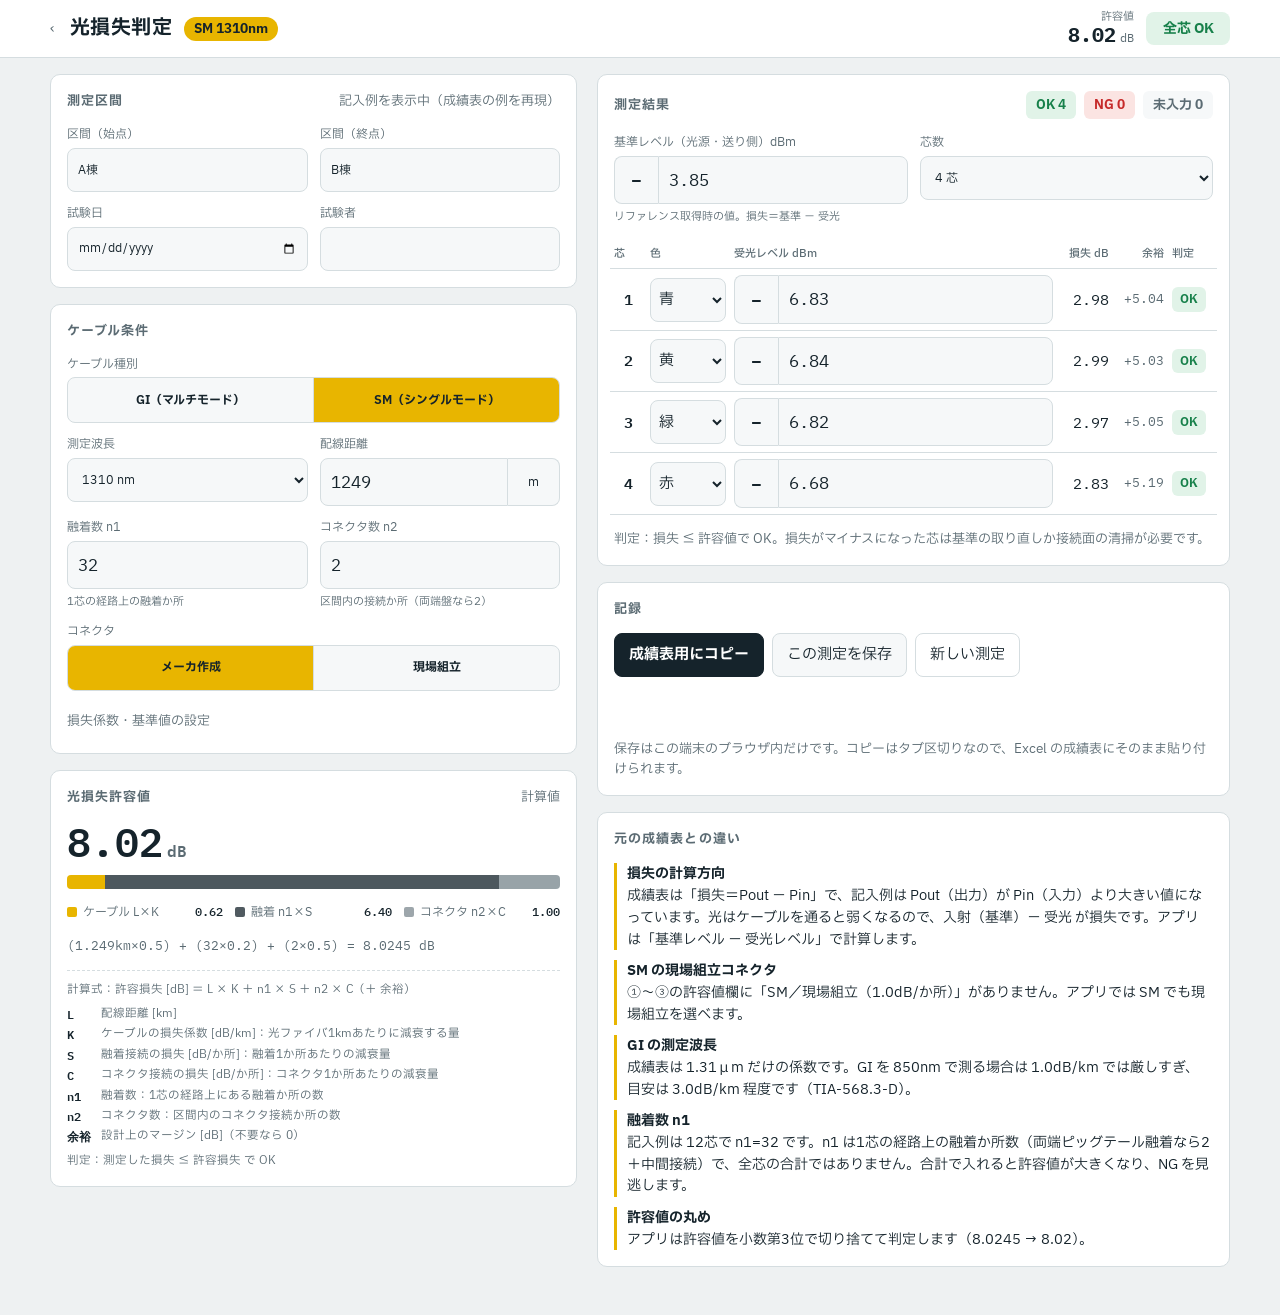
==== tools/fiber-loss/index.html @ 05300455 "Add files via upload" ====
<!doctype html>
<html lang="ja">
<head>
<meta charset="utf-8">
<meta name="viewport" content="width=device-width, initial-scale=1, viewport-fit=cover">
<meta name="app-root" content="../../">
<meta name="theme-color" content="#1f2a25">
<link rel="manifest" href="../../manifest.webmanifest">
<link rel="icon" href="../../icons/icon-192.png">
<title>光損失判定</title>
<meta name="claude:viewport-fit-sides" content="cover">
<link rel="preconnect" href="https://fonts.googleapis.com">
<link rel="preconnect" href="https://fonts.gstatic.com" crossorigin>
<link rel="stylesheet" href="https://fonts.googleapis.com/css2?family=IBM+Plex+Mono:wght@500;600&family=IBM+Plex+Sans+JP:wght@400;500;700&display=swap">
<style>
/* Layout: one narrow field column. Sticky verdict bar on top, then 条件 → 許容値 → 芯線ごとの測定 → 記録. Accent follows the jacket colour of the cable type (SM yellow / GI orange). */
:root{
  --bg:#eef1f2; --panel:#ffffff; --ink:#15232b; --muted:#5b6b73; --line:#d5dde0; --field:#f6f8f9;
  --sm:#e8b500; --gi:#e8711c; --accent:var(--sm); --on-accent:#15232b;
  --ok:#17804a; --ok-bg:#e1f3e8; --ng:#c62a2a; --ng-bg:#fbe4e2; --warn:#9a6400; --warn-bg:#fdf1d6;
  --f-body:"IBM Plex Sans JP","Hiragino Sans","Noto Sans JP",system-ui,sans-serif;
  --f-num:"IBM Plex Mono",ui-monospace,"SFMono-Regular",Menlo,monospace;
}
@media (prefers-color-scheme: dark){:root:not([data-theme="light"]){
  --bg:#0f171b; --panel:#17232a; --ink:#e3eaed; --muted:#93a4ac; --line:#2a3a42; --field:#1e2c33;
  --sm:#f0c419; --gi:#f08a3c; --on-accent:#111a1f;
  --ok:#4cc483; --ok-bg:#163527; --ng:#ff7a70; --ng-bg:#3f1d1c; --warn:#f0b54a; --warn-bg:#3a2d12; color-scheme:dark}}
:root[data-theme="dark"]{
  --bg:#0f171b; --panel:#17232a; --ink:#e3eaed; --muted:#93a4ac; --line:#2a3a42; --field:#1e2c33;
  --sm:#f0c419; --gi:#f08a3c; --on-accent:#111a1f;
  --ok:#4cc483; --ok-bg:#163527; --ng:#ff7a70; --ng-bg:#3f1d1c; --warn:#f0b54a; --warn-bg:#3a2d12; color-scheme:dark}
:root.gi{--accent:var(--gi)}
*{box-sizing:border-box}
body{background:var(--bg);color:var(--ink);font-family:var(--f-body);font-size:15px;line-height:1.55;
  padding-left:max(16px,env(safe-area-inset-left,0px));padding-right:max(16px,env(safe-area-inset-right,0px));padding-block:0 48px}
body::before{content:"";position:fixed;inset:0 0 auto;height:env(safe-area-inset-top,0px);z-index:10;background:var(--panel)}
.wrap{max-width:720px;margin:0 auto;display:flex;flex-direction:column;gap:16px}
.num{font-family:var(--f-num);font-variant-numeric:tabular-nums}
h1{font-size:20px;margin:0;font-weight:700;letter-spacing:.02em}
h2{font-size:13px;margin:0;font-weight:700;letter-spacing:.08em;color:var(--muted)}
.bar{position:sticky;top:env(safe-area-inset-top,0px);z-index:5;background:var(--panel);border-bottom:1px solid var(--line);
  margin:0 calc(-1*max(16px,env(safe-area-inset-right,0px))) 0 calc(-1*max(16px,env(safe-area-inset-left,0px)));
  padding:10px max(16px,env(safe-area-inset-right,0px)) 10px max(16px,env(safe-area-inset-left,0px))}
.bar-in{max-width:720px;margin:0 auto;display:flex;align-items:center;gap:12px;flex-wrap:wrap}
.tag{display:inline-flex;align-items:center;gap:6px;font-weight:700;font-size:13px;padding:2px 10px;border-radius:999px;background:var(--accent);color:var(--on-accent)}
.bar .allow{margin-left:auto;text-align:right;line-height:1.2}
.bar .allow small{display:block;font-size:11px;color:var(--muted)}
.bar .allow b{font-size:20px}
.verdict{font-weight:700;font-size:14px;padding:6px 12px;border-radius:8px;min-width:84px;text-align:center}
.v-ok{background:var(--ok-bg);color:var(--ok)} .v-ng{background:var(--ng-bg);color:var(--ng)} .v-none{background:var(--field);color:var(--muted)} .v-warn{background:var(--warn-bg);color:var(--warn)}
section.panel{background:var(--panel);border:1px solid var(--line);border-radius:10px;padding:16px;display:flex;flex-direction:column;gap:14px}
.head{display:flex;align-items:baseline;justify-content:space-between;gap:8px;flex-wrap:wrap}
.grid{display:grid;grid-template-columns:repeat(2,minmax(0,1fr));gap:12px}
.grid .full{grid-column:1/-1}
@media (max-width:420px){.grid.g3{grid-template-columns:1fr 1fr}}
.g3{grid-template-columns:repeat(3,minmax(0,1fr))}
label.f{display:flex;flex-direction:column;gap:4px;font-size:12px;color:var(--muted);min-width:0}
label.f .hint{font-size:11px}
input,select{font:inherit;color:var(--ink);background:var(--field);border:1px solid var(--line);border-radius:8px;padding:10px 10px;width:100%;min-width:0;min-height:44px}
input.num{font-size:17px}
input:focus-visible,select:focus-visible,button:focus-visible{outline:2px solid var(--accent);outline-offset:1px}
.unit{display:flex;gap:0;min-width:0}
.unit input{border-radius:8px 0 0 8px}
.unit button{border-radius:0 8px 8px 0;border-left:0;min-width:52px}
.seg{display:flex;border:1px solid var(--line);border-radius:8px;overflow:hidden;background:var(--field)}
.seg button{flex:1;border:0;border-radius:0;background:transparent;min-height:44px;font-weight:700}
.seg button+button{border-left:1px solid var(--line)}
.seg button[aria-pressed="true"]{background:var(--accent);color:var(--on-accent)}
button{font:inherit;color:var(--ink);background:var(--field);border:1px solid var(--line);border-radius:8px;padding:8px 14px;min-height:44px;cursor:pointer}
button.primary{background:var(--ink);color:var(--panel);border-color:var(--ink);font-weight:700}
button.ghost{background:transparent}
.formula{font-family:var(--f-num);font-size:13px;color:var(--muted);overflow-x:auto;white-space:nowrap}
.result{display:flex;align-items:flex-end;gap:12px;flex-wrap:wrap}
.result .big{font-size:40px;font-weight:600;line-height:1}
.result .big small{font-size:16px;color:var(--muted);margin-left:4px}
.stack{display:flex;height:14px;border-radius:4px;overflow:hidden;background:var(--field)}
.stack span{display:block;height:100%}
.legend{display:grid;grid-template-columns:repeat(auto-fit,minmax(140px,1fr));gap:6px 12px;font-size:12px;color:var(--muted)}
.legend div{display:flex;gap:6px;align-items:center;min-width:0}
.legend i{width:10px;height:10px;border-radius:2px;flex:none}
.legend b{color:var(--ink);margin-left:auto;font-weight:500}
.c1{background:var(--accent)} .c2{background:var(--ink);opacity:.75} .c3{background:var(--muted);opacity:.6} .c4{background:var(--line)}
details summary{cursor:pointer;font-size:13px;color:var(--muted);min-height:32px;display:flex;align-items:center}
.check{display:flex;align-items:center;gap:8px;font-size:14px}
.check input{width:22px;height:22px;min-height:0}
.lvl{display:flex;min-width:0}
.lvl button{border-radius:8px 0 0 8px;border-right:0;min-width:44px;padding:0;font-family:var(--f-num);font-size:18px;font-weight:600}
.lvl input{border-radius:0 8px 8px 0}
.lvl .u{display:none}
.tbl-wrap{overflow-x:auto;margin:0 -4px}
table{width:100%;border-collapse:collapse;min-width:440px}
th{font-size:11px;color:var(--muted);font-weight:500;text-align:left;padding:6px 4px;border-bottom:1px solid var(--line);white-space:nowrap}
td{padding:6px 4px;border-bottom:1px solid var(--line);vertical-align:middle}
td.no{font-family:var(--f-num);font-weight:600;width:36px;text-align:center}
td.col select{min-width:64px;padding:8px 4px}
td.loss,td.mg{font-family:var(--f-num);font-variant-numeric:tabular-nums;text-align:right;white-space:nowrap}
td.mg{color:var(--muted);font-size:13px}
.chip{display:inline-block;font-size:12px;font-weight:700;padding:3px 8px;border-radius:6px;white-space:nowrap}
.counts{display:flex;gap:8px;flex-wrap:wrap}
.counts .chip{font-size:13px;padding:4px 10px}
.row{display:flex;gap:8px;flex-wrap:wrap}
.toast{font-size:13px;color:var(--ok);min-height:20px}
.note{font-size:13px;color:var(--muted)}
.notes{display:flex;flex-direction:column;gap:10px;font-size:14px}
.notes div{border-left:3px solid var(--accent);padding-left:10px}
.notes b{display:block;font-size:14px}
.rec{display:flex;align-items:center;gap:8px;border-bottom:1px solid var(--line);padding:6px 0;flex-wrap:wrap}
.rec .t{flex:1;min-width:0;font-size:14px;overflow-wrap:anywhere}
.rec .t small{display:block;color:var(--muted);font-size:12px}
textarea#copyfb{width:100%;min-height:120px;font-family:var(--f-num);font-size:12px;background:var(--field);color:var(--ink);border:1px solid var(--line);border-radius:8px}
.confirm{display:flex;gap:8px;align-items:center;flex-wrap:wrap;font-size:13px}
@media (prefers-reduced-motion:no-preference){.verdict,.chip{transition:background .15s,color .15s}}
</style>

<style>
*{box-sizing:border-box}
html,body{margin:0}
[hidden]{display:none!important}
img{max-width:100%}
:root{padding-top:env(safe-area-inset-top,0px);padding-bottom:env(safe-area-inset-bottom,0px)}
.legendNote{font-size:11.5px;line-height:1.6;color:var(--muted);border-top:1px dashed var(--line);padding-top:10px}
.legendNote p{margin:0}
.legendNote dl{display:grid;grid-template-columns:auto 1fr;gap:2px 10px;margin:6px 0}
.legendNote dt{font-family:var(--f-num);font-weight:600;color:var(--ink)}
.legendNote dd{margin:0;min-width:0}
.pane{display:flex;flex-direction:column;gap:16px;min-width:0}
@media (min-width:900px){
  .wrap{max-width:1180px;display:grid;grid-template-columns:minmax(0,5fr) minmax(0,6fr);gap:20px;align-items:start}
  .bar-in{max-width:1180px}
}
.back{color:var(--muted);text-decoration:none;font-size:14px;display:inline-flex;align-items:center;min-height:36px;padding-right:4px}
.back:focus-visible{outline:2px solid var(--accent);outline-offset:2px;border-radius:6px}
</style>
</head>
<body>
<div class="bar">
  <div class="bar-in">
    <a class="back" href="../../index.html" aria-label="メニューに戻る">‹</a>
    <h1>光損失判定</h1>
    <span class="tag" id="barTag">SM 1310nm</span>
    <div class="allow"><small>許容値</small><b class="num" id="barAllow">—</b> <span class="num" style="font-size:12px;color:var(--muted)">dB</span></div>
    <div class="verdict v-none" id="barVerdict">未入力</div>
  </div>
</div>

<div class="wrap" style="margin-top:16px">
<div class="pane">

  <section class="panel" aria-labelledby="h-sec">
    <div class="head"><h2 id="h-sec">測定区間</h2><span class="note" id="sampleNote"></span></div>
    <div class="grid">
      <label class="f">区間（始点）<input id="from" placeholder="A棟"></label>
      <label class="f">区間（終点）<input id="to" placeholder="B棟"></label>
      <label class="f">試験日<input id="date" type="date"></label>
      <label class="f">試験者<input id="tester"></label>
    </div>
  </section>

  <section class="panel" aria-labelledby="h-cond">
    <h2 id="h-cond">ケーブル条件</h2>
    <div class="grid">
      <div class="f full" style="display:flex;flex-direction:column;gap:4px;font-size:12px;color:var(--muted)">ケーブル種別
        <div class="seg" role="group" aria-label="ケーブル種別">
          <button type="button" id="tGI" aria-pressed="false">GI（マルチモード）</button>
          <button type="button" id="tSM" aria-pressed="true">SM（シングルモード）</button>
        </div>
      </div>
      <label class="f">測定波長<select id="wl"></select></label>
      <label class="f">配線距離
        <span class="unit"><input id="dist" class="num" inputmode="decimal" autocomplete="off"><button type="button" id="unitBtn">m</button></span>
      </label>
      <label class="f">融着数 n1<input id="n1" class="num" inputmode="numeric" autocomplete="off"><span class="hint">1芯の経路上の融着か所</span></label>
      <label class="f">コネクタ数 n2<input id="n2" class="num" inputmode="numeric" autocomplete="off"><span class="hint">区間内の接続か所（両端盤なら2）</span></label>
      <div class="f full" style="display:flex;flex-direction:column;gap:4px;font-size:12px;color:var(--muted)">コネクタ
        <div class="seg" role="group" aria-label="コネクタ">
          <button type="button" id="cMaker" aria-pressed="true">メーカ作成</button>
          <button type="button" id="cField" aria-pressed="false">現場組立</button>
        </div>
      </div>
    </div>

    <details id="coefBox">
      <summary>損失係数・基準値の設定</summary>
      <div class="grid" style="margin-top:8px">
        <label class="f full">係数の基準
          <select id="preset">
            <option value="sheet">成績表準拠（K/S/C は納入仕様書の値）</option>
            <option value="tia">TIA-568 目安</option>
            <option value="manual">手入力</option>
          </select>
        </label>
      </div>
      <div class="grid g3" style="margin-top:12px">
        <label class="f">K dB/km<input id="K" class="num" inputmode="decimal"></label>
        <label class="f">S dB/か所<input id="S" class="num" inputmode="decimal"></label>
        <label class="f">C dB/か所<input id="C" class="num" inputmode="decimal"></label>
      </div>
      <p class="note" id="presetNote" style="margin:8px 0 0"></p>
      <div class="grid" style="margin-top:12px">
        <label class="f">設計余裕（マージン）<input id="margin" class="num" inputmode="decimal"><span class="hint">dB。不要なら 0</span></label>
        <div class="f" style="display:flex;flex-direction:column;gap:6px;font-size:12px;color:var(--muted)">基準値を直接指定
          <label class="check"><input type="checkbox" id="fixedOn"> 仕様書の値を使う</label>
          <input id="fixed" class="num" inputmode="decimal" placeholder="dB" aria-label="基準値 dB">
        </div>
      </div>
    </details>
  </section>

  <section class="panel" aria-labelledby="h-allow">
    <div class="head"><h2 id="h-allow">光損失許容値</h2><span class="note" id="allowSrc"></span></div>
    <div class="result"><div class="big num" id="allowBig">—<small>dB</small></div></div>
    <div class="stack" id="stack" aria-hidden="true"></div>
    <div class="legend" id="legend"></div>
    <div class="formula" id="formula"></div>
    <div class="legendNote">
      <p>計算式：許容損失 [dB] ＝ L × K ＋ n1 × S ＋ n2 × C（＋ 余裕）</p>
      <dl>
        <dt>L</dt><dd>配線距離 [km]</dd>
        <dt>K</dt><dd>ケーブルの損失係数 [dB/km]：光ファイバ1kmあたりに減衰する量</dd>
        <dt>S</dt><dd>融着接続の損失 [dB/か所]：融着1か所あたりの減衰量</dd>
        <dt>C</dt><dd>コネクタ接続の損失 [dB/か所]：コネクタ1か所あたりの減衰量</dd>
        <dt>n1</dt><dd>融着数：1芯の経路上にある融着か所の数</dd>
        <dt>n2</dt><dd>コネクタ数：区間内のコネクタ接続か所の数</dd>
        <dt>余裕</dt><dd>設計上のマージン [dB]（不要なら 0）</dd>
      </dl>
      <p>判定：測定した損失 ≦ 許容損失 で OK</p>
    </div>
  </section>

</div>
<div class="pane">
  <section class="panel" aria-labelledby="h-meas">
    <div class="head"><h2 id="h-meas">測定結果</h2>
      <div class="counts" id="counts"></div>
    </div>
    <div class="grid">
      <label class="f" id="refWrap">基準レベル（光源・送り側）dBm
        <span class="lvl"><button type="button" id="refSign" aria-label="符号を切替">−</button><input id="ref" class="num" inputmode="decimal" autocomplete="off"></span>
        <span class="hint">リファレンス取得時の値。損失＝基準 − 受光</span>
      </label>
      <label class="f">芯数
        <select id="count"></select>
      </label>
    </div>
    <div class="tbl-wrap">
      <table>
        <thead><tr><th>芯</th><th>色</th><th id="thIn">受光レベル dBm</th><th style="text-align:right">損失 dB</th><th style="text-align:right">余裕</th><th>判定</th></tr></thead>
        <tbody id="rows"></tbody>
      </table>
    </div>
    <p class="note" style="margin:0">判定：損失 ≦ 許容値で OK。損失がマイナスになった芯は基準の取り直しか接続面の清掃が必要です。</p>
  </section>

  <section class="panel" aria-labelledby="h-rec">
    <h2 id="h-rec">記録</h2>
    <div class="row">
      <button type="button" class="primary" id="copyBtn">成績表用にコピー</button>
      <button type="button" id="saveBtn">この測定を保存</button>
      <button type="button" class="ghost" id="newBtn">新しい測定</button>
    </div>
    <div class="confirm" id="newConfirm" hidden>入力中の内容を消します。<button type="button" id="newYes">消して新規</button><button type="button" class="ghost" id="newNo">やめる</button></div>
    <div class="toast" id="toast" role="status"></div>
    <textarea id="copyfb" hidden readonly aria-label="コピー用テキスト"></textarea>
    <div id="recList"></div>
    <p class="note" style="margin:0">保存はこの端末のブラウザ内だけです。コピーはタブ区切りなので、Excel の成績表にそのまま貼り付けられます。</p>
  </section>

  <section class="panel" aria-labelledby="h-notes">
    <h2 id="h-notes">元の成績表との違い</h2>
    <div class="notes">
      <div><b>損失の計算方向</b>成績表は「損失＝Pout − Pin」で、記入例は Pout（出力）が Pin（入力）より大きい値になっています。光はケーブルを通ると弱くなるので、入射（基準）− 受光 が損失です。アプリは「基準レベル − 受光レベル」で計算します。</div>
      <div><b>SM の現場組立コネクタ</b>①〜③の許容値欄に「SM／現場組立（1.0dB/か所）」がありません。アプリでは SM でも現場組立を選べます。</div>
      <div><b>GI の測定波長</b>成績表は 1.31μm だけの係数です。GI を 850nm で測る場合は 1.0dB/km では厳しすぎ、目安は 3.0dB/km 程度です（TIA-568.3-D）。</div>
      <div><b>融着数 n1</b>記入例は 12芯で n1=32 です。n1 は1芯の経路上の融着か所数（両端ピッグテール融着なら2＋中間接続）で、全芯の合計ではありません。合計で入れると許容値が大きくなり、NG を見逃します。</div>
      <div><b>許容値の丸め</b>アプリは許容値を小数第3位で切り捨てて判定します（8.0245 → 8.02）。</div>
    </div>
  </section>
</div>
</div>

<script>
(function(){
const $=id=>document.getElementById(id);
const COLORS=["","青","黄","緑","赤","紫","白","茶","灰","橙","黒","桃","水"];
const COUNTS=[1,2,4,6,8,12,16,24,32,40,48];
const WL={SM:[1310,1550],GI:[850,1300]};
const KEY="fiberLoss.v1";

function sample(){
  const rx=["6.83","6.84","6.82","6.68"], col=["青","黄","緑","赤"];
  return {from:"A棟",to:"B棟",date:"",tester:"",type:"SM",wl:1310,dist:"1249",unit:"m",n1:"32",n2:"2",conn:"maker",
    preset:"sheet",K:"",S:"",C:"",margin:"0",fixedOn:false,fixed:"",mode:"level",ref:{m:"3.85",neg:true},count:4,
    cores:col.map((c,i)=>({color:c,rx:{m:rx[i],neg:true},loss:""})),isSample:true};
}
function blank(){
  return {from:"",to:"",date:today(),tester:"",type:"SM",wl:1310,dist:"",unit:"m",n1:"2",n2:"2",conn:"maker",
    preset:"sheet",K:"",S:"",C:"",margin:"0",fixedOn:false,fixed:"",mode:"level",ref:{m:"",neg:true},count:4,
    cores:[...Array(4)].map(()=>({color:"",rx:{m:"",neg:true},loss:""})),isSample:false};
}
function today(){const d=new Date();return d.getFullYear()+"-"+String(d.getMonth()+1).padStart(2,"0")+"-"+String(d.getDate()).padStart(2,"0")}

let S;
try{S=JSON.parse(localStorage.getItem(KEY+".draft"))}catch(e){S=null}
if(!S||!S.cores)S=sample();
S.mode="level"; // 入力方法はレベル入力のみ（損失値での入力は廃止）

function num(v){if(v===null||v===undefined)return NaN;const t=String(v).replace(/[，,]/g,".").replace(/[０-９．－]/g,c=>String.fromCharCode(c.charCodeAt(0)-0xFEE0)).replace("ー","-").trim();if(t==="")return NaN;return Number(t)}
function lvl(o){let v=num(o.m);if(isNaN(v))return NaN;v=Math.abs(v);return o.neg?-v:v}
function f2(v){return isNaN(v)?"—":v.toFixed(2)}
function esc(s){return String(s).replace(/[&<>"]/g,c=>({"&":"&amp;","<":"&lt;",">":"&gt;",'"':"&quot;"}[c]))}

function presetCoef(){
  const t=S.type,w=S.wl,cf=S.conn==="field";
  if(S.preset==="sheet"){
    return {K:t==="SM"?0.5:(w===850?3.0:1.0),S:0.2,C:cf?(t==="SM"?1.0:0.8):0.5,
      note:(t==="GI"&&w===850?"成績表に 850nm の係数がないため K は TIA 目安 3.0 を使用。":"")+"成績表：K SM0.5／GI1.0、S 0.2、C 0.5（現場組立 SM1.0／GI0.8）。"};
  }
  if(S.preset==="tia"){
    return {K:t==="SM"?0.5:(w===850?3.0:1.5),S:0.3,C:0.75,note:"TIA-568 の目安：マルチモード 3.0（850nm）／1.5（1300nm）、シングルモード 0.5 dB/km、融着 0.3、コネクタ 0.75 dB。"};
  }
  return null;
}
function applyPreset(){
  const p=presetCoef();
  if(p){S.K=String(p.K);S.S=String(p.S);S.C=String(p.C);$("K").value=S.K;$("S").value=S.S;$("C").value=S.C;$("presetNote").textContent=p.note}
  else $("presetNote").textContent="係数を手入力しています。納入仕様書の値を入れてください。";
}

function calc(){
  const Lkm=S.unit==="m"?num(S.dist)/1000:num(S.dist);
  const K=num(S.K),Sv=num(S.S),C=num(S.C),n1=num(S.n1)||0,n2=num(S.n2)||0,mg=num(S.margin)||0;
  const parts=[Lkm*K,n1*Sv,n2*C,mg];
  let total=parts.reduce((a,b)=>a+b,0);
  let fixed=S.fixedOn?num(S.fixed):NaN;
  const raw=S.fixedOn?fixed:total;
  const allow=isNaN(raw)?NaN:Math.floor(raw*100+1e-9)/100;
  return {Lkm,K,Sv,C,n1,n2,mg,parts,total,allow};
}

function coreLoss(c){
  if(S.mode==="loss")return num(c.loss);
  const r=lvl(S.ref),x=lvl(c.rx);
  if(isNaN(r)||isNaN(x))return NaN;
  return Math.round((r-x)*100)/100;
}
function judge(loss,allow){
  if(isNaN(loss)||isNaN(allow))return {k:"none",t:"—"};
  if(loss<0)return {k:"warn",t:"再測定"};
  return loss<=allow+1e-9?{k:"ok",t:"OK"}:{k:"ng",t:"NG"};
}

function update(){
  document.documentElement.classList.toggle("gi",S.type==="GI");
  const r=calc();
  $("barTag").textContent=S.type+" "+S.wl+"nm";
  $("barAllow").textContent=f2(r.allow);
  $("allowBig").innerHTML=esc(f2(r.allow))+"<small>dB</small>";
  $("allowSrc").textContent=S.fixedOn?"仕様書の基準値":(r.mg?"計算値＋余裕":"計算値");
  const labels=["ケーブル L×K","融着 n1×S","コネクタ n2×C","余裕"];
  const cls=["c1","c2","c3","c4"];
  const tot=r.parts.reduce((a,b)=>a+(isNaN(b)?0:b),0);
  $("stack").innerHTML=r.parts.map((p,i)=>(!isNaN(p)&&p>0&&tot>0)?'<span class="'+cls[i]+'" style="width:'+(p/tot*100).toFixed(2)+'%"></span>':"").join("");
  $("legend").innerHTML=r.parts.map((p,i)=>(i===3&&!r.mg)?"":'<div><i class="'+cls[i]+'"></i>'+labels[i]+'<b class="num">'+f2(p)+'</b></div>').join("");
  $("stack").style.opacity=S.fixedOn?.35:1;
  $("formula").textContent=isNaN(r.Lkm)?"距離を入力してください":
    "("+r.Lkm.toFixed(3)+"km×"+S.K+") + ("+r.n1+"×"+S.S+") + ("+r.n2+"×"+S.C+")"+(r.mg?" + "+r.mg:"")+" = "+(isNaN(r.total)?"—":r.total.toFixed(4))+" dB"+(S.fixedOn?"（参考）":"");
  // rows
  let ok=0,ng=0,wr=0,none=0;
  S.cores.forEach((c,i)=>{
    const L=coreLoss(c),j=judge(L,r.allow);
    const tr=$("rows").children[i];if(!tr)return;
    tr.querySelector(".loss").textContent=f2(L);
    tr.querySelector(".mg").textContent=(isNaN(L)||isNaN(r.allow))?"":(r.allow-L>=0?"+":"")+(r.allow-L).toFixed(2);
    const ch=tr.querySelector(".chip");ch.textContent=j.t;ch.className="chip v-"+j.k;
    if(j.k==="ok")ok++;else if(j.k==="ng")ng++;else if(j.k==="warn")wr++;else none++;
  });
  $("counts").innerHTML='<span class="chip v-ok">OK '+ok+'</span><span class="chip v-ng">NG '+ng+'</span>'+(wr?'<span class="chip v-warn">再測定 '+wr+'</span>':"")+'<span class="chip v-none">未入力 '+none+'</span>';
  const v=$("barVerdict");
  if(ng){v.className="verdict v-ng";v.textContent="NG "+ng+"芯"}
  else if(wr){v.className="verdict v-warn";v.textContent="要再測定"}
  else if(none===S.cores.length){v.className="verdict v-none";v.textContent="未入力"}
  else if(none){v.className="verdict v-ok";v.textContent="OK（"+ok+"/"+S.cores.length+"）"}
  else {v.className="verdict v-ok";v.textContent="全芯 OK"}
  $("sampleNote").textContent=S.isSample?"記入例を表示中（成績表の例を再現）":"";
  save();
}
function save(){try{localStorage.setItem(KEY+".draft",JSON.stringify(S))}catch(e){}}

function buildRows(){
  const n=S.count;
  while(S.cores.length<n)S.cores.push({color:"",rx:{m:"",neg:true},loss:""});
  S.cores.length=n;
  $("thIn").textContent=S.mode==="level"?"受光レベル dBm":"損失 dB（測定器表示）";
  $("refWrap").hidden=S.mode!=="level";
  $("rows").innerHTML=S.cores.map((c,i)=>{
    const sel='<select id="col'+i+'" aria-label="芯'+(i+1)+'の色">'+COLORS.map(x=>'<option'+(x===c.color?" selected":"")+' value="'+x+'">'+(x||"—")+'</option>').join("")+'</select>';
    const inp=S.mode==="level"
      ?'<span class="lvl"><button type="button" id="sg'+i+'" aria-label="芯'+(i+1)+'の符号">'+(c.rx.neg?"−":"+")+'</button><input id="rx'+i+'" class="num" inputmode="decimal" autocomplete="off" value="'+esc(c.rx.m)+'" aria-label="芯'+(i+1)+'の受光レベル"></span>'
      :'<input id="ls'+i+'" class="num" inputmode="decimal" autocomplete="off" value="'+esc(c.loss)+'" aria-label="芯'+(i+1)+'の損失">';
    return '<tr><td class="no">'+(i+1)+'</td><td class="col">'+sel+'</td><td>'+inp+'</td><td class="loss">—</td><td class="mg"></td><td><span class="chip v-none">—</span></td></tr>';
  }).join("");
  S.cores.forEach((c,i)=>{
    $("col"+i).onchange=e=>{c.color=e.target.value;touch();update()};
    if(S.mode==="level"){
      $("rx"+i).oninput=e=>{let t=e.target.value;if(/^\s*[-−ー－]/.test(t)){t=t.replace(/^\s*[-−ー－]/,"");e.target.value=t;c.rx.neg=!c.rx.neg;$("sg"+i).textContent=c.rx.neg?"−":"+"}c.rx.m=t;touch();update()};
      $("sg"+i).onclick=()=>{c.rx.neg=!c.rx.neg;$("sg"+i).textContent=c.rx.neg?"−":"+";touch();update()};
    }else{
      $("ls"+i).oninput=e=>{c.loss=e.target.value;touch();update()};
    }
  });
}
function touch(){S.isSample=false}

function fillWl(){$("wl").innerHTML=WL[S.type].map(w=>'<option value="'+w+'"'+(w===S.wl?" selected":"")+'>'+w+' nm</option>').join("")}
function render(){
  ["from","to","date","tester","dist","n1","n2","margin","fixed"].forEach(k=>$(k).value=S[k]||"");
  $("unitBtn").textContent=S.unit;
  $("tSM").setAttribute("aria-pressed",S.type==="SM");$("tGI").setAttribute("aria-pressed",S.type==="GI");
  $("cMaker").setAttribute("aria-pressed",S.conn==="maker");$("cField").setAttribute("aria-pressed",S.conn==="field");
  fillWl();
  $("preset").value=S.preset;
  if(S.preset==="manual"){$("K").value=S.K;$("S").value=S.S;$("C").value=S.C}
  applyPreset();
  $("fixedOn").checked=!!S.fixedOn;$("fixed").disabled=!S.fixedOn;
  $("ref").value=S.ref.m;$("refSign").textContent=S.ref.neg?"−":"+";
  $("count").innerHTML=COUNTS.map(n=>'<option value="'+n+'"'+(n===S.count?" selected":"")+'>'+n+' 芯</option>').join("");
  buildRows();update();
}

// bindings
["from","to","date","tester","dist","n1","n2","margin","fixed"].forEach(k=>$(k).addEventListener("input",e=>{S[k]=e.target.value;touch();update()}));
$("unitBtn").onclick=()=>{const v=num(S.dist);if(S.unit==="m"){S.unit="km";if(!isNaN(v))S.dist=String(+(v/1000).toFixed(4))}else{S.unit="m";if(!isNaN(v))S.dist=String(+(v*1000).toFixed(1))}$("dist").value=S.dist;$("unitBtn").textContent=S.unit;update()};
function setType(t){S.type=t;S.wl=WL[t][0];touch();fillWl();$("tSM").setAttribute("aria-pressed",t==="SM");$("tGI").setAttribute("aria-pressed",t==="GI");applyPreset();update()}
$("tSM").onclick=()=>setType("SM");$("tGI").onclick=()=>setType("GI");
$("wl").onchange=e=>{S.wl=+e.target.value;touch();applyPreset();update()};
function setConn(c){S.conn=c;touch();$("cMaker").setAttribute("aria-pressed",c==="maker");$("cField").setAttribute("aria-pressed",c==="field");applyPreset();update()}
$("cMaker").onclick=()=>setConn("maker");$("cField").onclick=()=>setConn("field");
$("preset").onchange=e=>{S.preset=e.target.value;touch();applyPreset();update()};
["K","S","C"].forEach(k=>$(k).addEventListener("input",e=>{S[k]=e.target.value;if(S.preset!=="manual"){S.preset="manual";$("preset").value="manual";$("presetNote").textContent="係数を手入力しています。納入仕様書の値を入れてください。"}touch();update()}));
$("fixedOn").onchange=e=>{S.fixedOn=e.target.checked;$("fixed").disabled=!S.fixedOn;if(S.fixedOn)$("fixed").focus();touch();update()};
$("ref").addEventListener("input",e=>{let t=e.target.value;if(/^\s*[-−ー－]/.test(t)){t=t.replace(/^\s*[-−ー－]/,"");e.target.value=t;S.ref.neg=!S.ref.neg;$("refSign").textContent=S.ref.neg?"−":"+"}S.ref.m=t;touch();update()});
$("refSign").onclick=()=>{S.ref.neg=!S.ref.neg;$("refSign").textContent=S.ref.neg?"−":"+";touch();update()};
$("count").onchange=e=>{S.count=+e.target.value;touch();buildRows();update()};

function toast(t){$("toast").textContent=t;clearTimeout(toast._t);toast._t=setTimeout(()=>$("toast").textContent="",3000)}
function reportText(){
  const r=calc(),L=[];
  L.push(["光ケーブル試験成績表"].join("\t"));
  L.push(["測定区間",(S.from||"")+"～"+(S.to||""),"試験年月日",S.date||"","試験者",S.tester||""].join("\t"));
  L.push(["ケーブル種別",S.type,"波長",S.wl+"nm","ケーブル長",isNaN(r.Lkm)?"":r.Lkm.toFixed(3)+"km"].join("\t"));
  L.push(["融着 n1",r.n1,"コネクタ n2",r.n2,"コネクタ",S.conn==="field"?"現場組立":"メーカ作成"].join("\t"));
  L.push(["K",S.K,"S",S.S,"C",S.C,"余裕",r.mg].join("\t"));
  L.push(["許容値",f2(r.allow)+" dB",S.fixedOn?"仕様書指定":"計算値"].join("\t"));
  L.push("");
  L.push((S.mode==="level"?["芯線No.","色","基準レベル dBm","受光レベル dBm","損失 dB","許容値 dB","判定"]:["芯線No.","色","損失 dB","許容値 dB","判定"]).join("\t"));
  S.cores.forEach((c,i)=>{const l=coreLoss(c),j=judge(l,r.allow);
    const jt=j.k==="ok"?"良":j.k==="ng"?"否":j.k==="warn"?"再測定":"";
    L.push((S.mode==="level"?[i+1,c.color,f2(lvl(S.ref)),f2(lvl(c.rx)),f2(l),f2(r.allow),jt]:[i+1,c.color,f2(l),f2(r.allow),jt]).join("\t"))});
  return L.join("\n");
}
$("copyBtn").onclick=()=>{
  const t=reportText();const fb=$("copyfb");
  const fallback=()=>{fb.hidden=false;fb.value=t;fb.focus();fb.select();toast("自動コピーできませんでした。下の枠を選択してコピーしてください。")};
  try{navigator.clipboard.writeText(t).then(()=>{fb.hidden=true;toast("コピーしました。Excel に貼り付けできます。")},fallback)}catch(e){fallback()}
};
function recs(){try{return JSON.parse(localStorage.getItem(KEY+".recs"))||[]}catch(e){return []}}
function setRecs(a){try{localStorage.setItem(KEY+".recs",JSON.stringify(a));return true}catch(e){return false}}
function drawRecs(){
  const a=recs();
  $("recList").innerHTML=a.length?a.map((x,i)=>'<div class="rec"><div class="t">'+esc((x.s.from||"—")+" ～ "+(x.s.to||"—"))+'<small>'+esc(x.s.date||"")+" ・ "+esc(x.s.type)+" ・ "+esc(x.sum)+'</small></div><button type="button" data-l="'+i+'">開く</button><button type="button" class="ghost" data-d="'+i+'">削除</button></div>').join(""):"";
  $("recList").querySelectorAll("[data-l]").forEach(b=>b.onclick=()=>{S=JSON.parse(JSON.stringify(recs()[+b.dataset.l].s));S.mode="level";render();toast("記録を開きました");window.scrollTo({top:0})});
  $("recList").querySelectorAll("[data-d]").forEach(b=>b.onclick=()=>{
    if(b.dataset.armed){const a=recs();a.splice(+b.dataset.d,1);setRecs(a);drawRecs();toast("削除しました")}
    else{b.dataset.armed="1";b.textContent="もう一度で削除";setTimeout(()=>{if(b.isConnected){delete b.dataset.armed;b.textContent="削除"}},3000)}
  });
}
$("saveBtn").onclick=()=>{const a=recs();a.unshift({s:JSON.parse(JSON.stringify(S)),sum:$("barVerdict").textContent+" ／ 許容値 "+$("barAllow").textContent+"dB"});if(setRecs(a.slice(0,50))){drawRecs();toast("保存しました")}else toast("この端末では保存できません。コピーで控えてください。")};
$("newBtn").onclick=()=>{$("newConfirm").hidden=false};
$("newNo").onclick=()=>{$("newConfirm").hidden=true};
$("newYes").onclick=()=>{$("newConfirm").hidden=true;const keep={type:S.type,wl:S.wl,preset:S.preset,K:S.K,S:S.S,C:S.C};S=blank();if(keep.preset==="manual")Object.assign(S,keep);else{S.type=keep.type;S.wl=keep.wl;S.preset=keep.preset}render();toast("新しい測定を始めました")};

render();drawRecs();
})();
</script>

<script src="../../shared/app.js"></script>
</body>
</html>
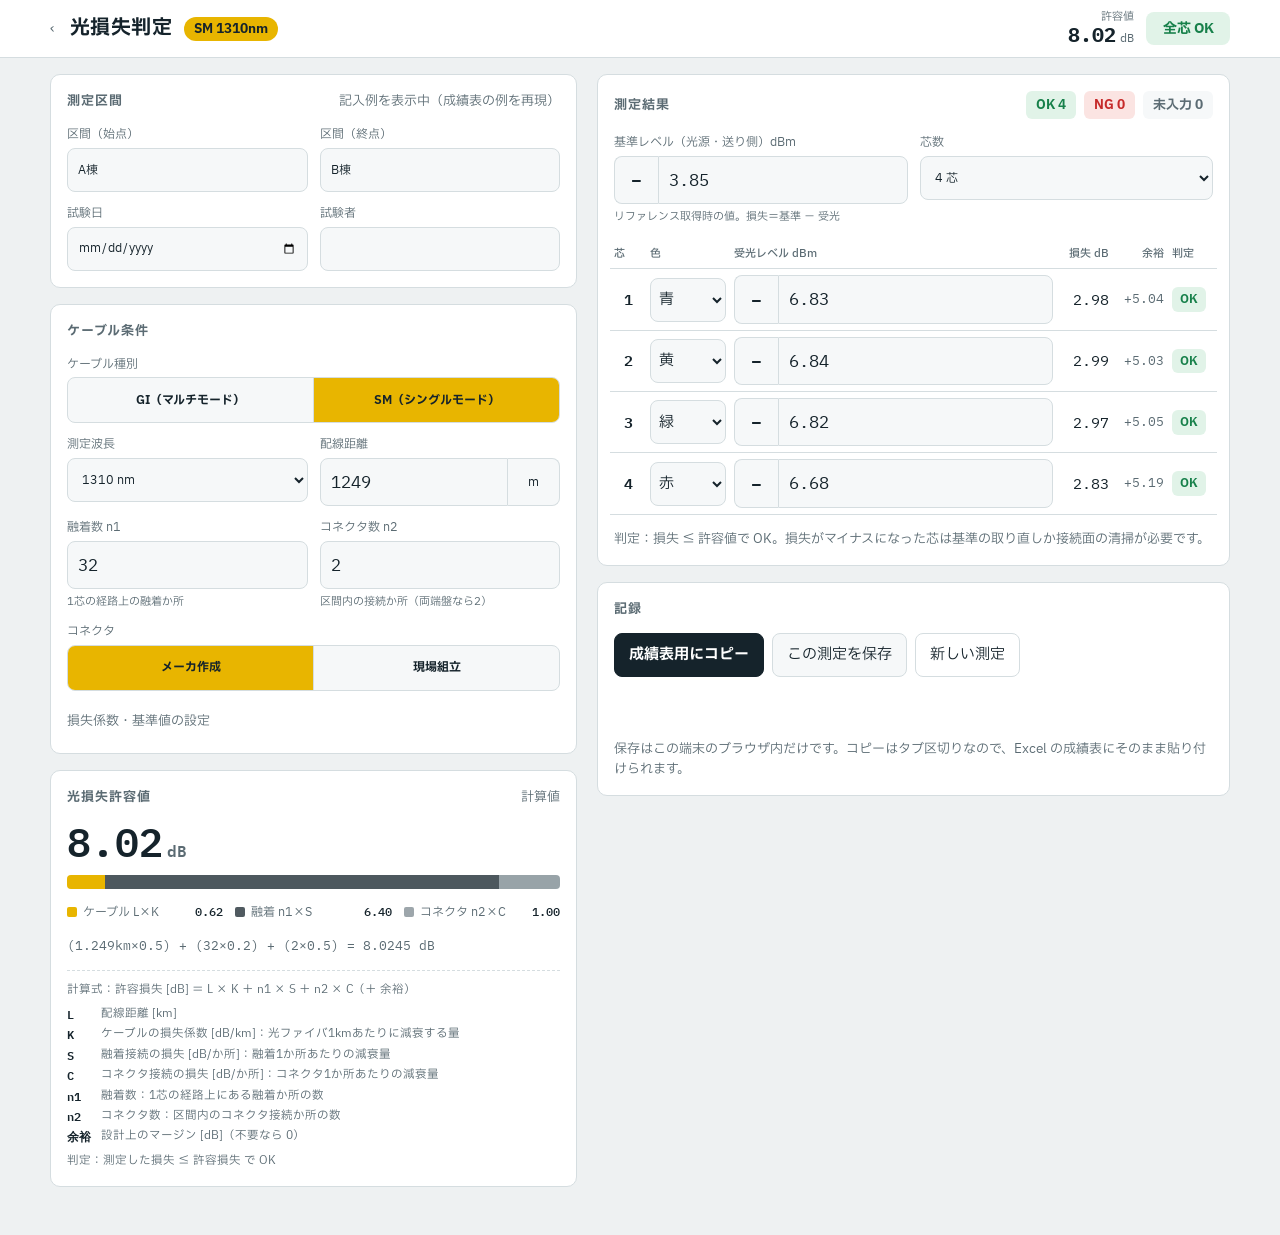
==== commit 516d7035: "Add files via upload" ====
--- a/tools/fiber-loss/index.html
+++ b/tools/fiber-loss/index.html
@@ -265,16 +265,6 @@
     <p class="note" style="margin:0">保存はこの端末のブラウザ内だけです。コピーはタブ区切りなので、Excel の成績表にそのまま貼り付けられます。</p>
   </section>
 
-  <section class="panel" aria-labelledby="h-notes">
-    <h2 id="h-notes">元の成績表との違い</h2>
-    <div class="notes">
-      <div><b>損失の計算方向</b>成績表は「損失＝Pout − Pin」で、記入例は Pout（出力）が Pin（入力）より大きい値になっています。光はケーブルを通ると弱くなるので、入射（基準）− 受光 が損失です。アプリは「基準レベル − 受光レベル」で計算します。</div>
-      <div><b>SM の現場組立コネクタ</b>①〜③の許容値欄に「SM／現場組立（1.0dB/か所）」がありません。アプリでは SM でも現場組立を選べます。</div>
-      <div><b>GI の測定波長</b>成績表は 1.31μm だけの係数です。GI を 850nm で測る場合は 1.0dB/km では厳しすぎ、目安は 3.0dB/km 程度です（TIA-568.3-D）。</div>
-      <div><b>融着数 n1</b>記入例は 12芯で n1=32 です。n1 は1芯の経路上の融着か所数（両端ピッグテール融着なら2＋中間接続）で、全芯の合計ではありません。合計で入れると許容値が大きくなり、NG を見逃します。</div>
-      <div><b>許容値の丸め</b>アプリは許容値を小数第3位で切り捨てて判定します（8.0245 → 8.02）。</div>
-    </div>
-  </section>
 </div>
 </div>
 
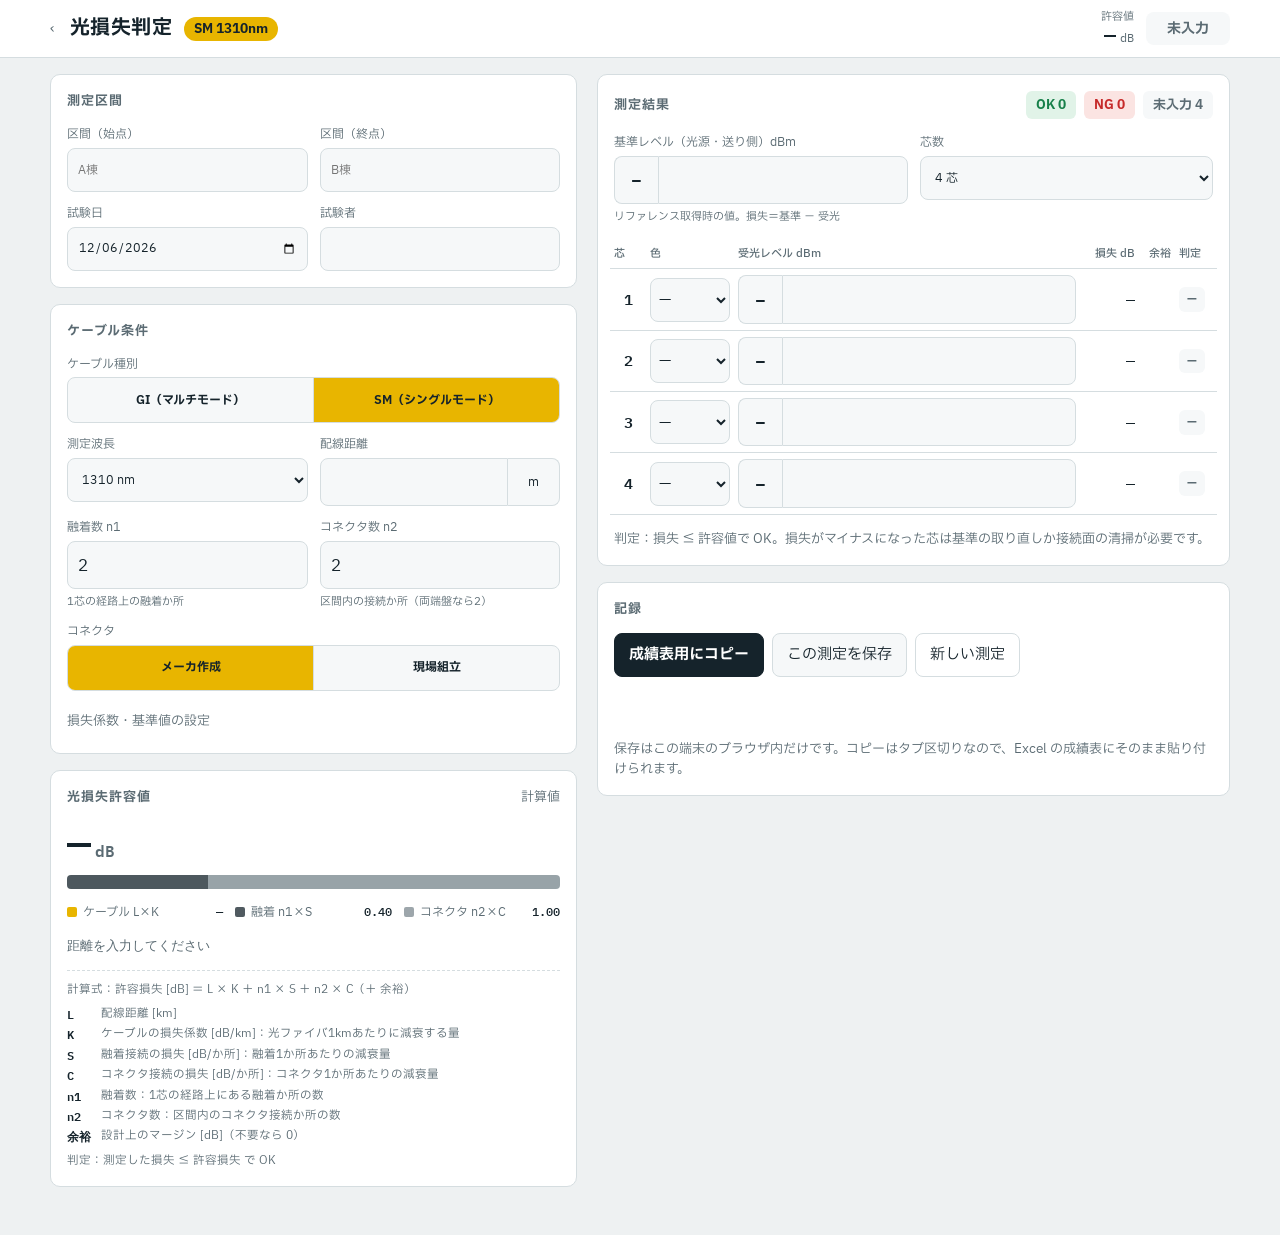
==== commit 029be454: "Add files via upload" ====
--- a/tools/fiber-loss/index.html
+++ b/tools/fiber-loss/index.html
@@ -276,12 +276,6 @@
 const WL={SM:[1310,1550],GI:[850,1300]};
 const KEY="fiberLoss.v1";
 
-function sample(){
-  const rx=["6.83","6.84","6.82","6.68"], col=["青","黄","緑","赤"];
-  return {from:"A棟",to:"B棟",date:"",tester:"",type:"SM",wl:1310,dist:"1249",unit:"m",n1:"32",n2:"2",conn:"maker",
-    preset:"sheet",K:"",S:"",C:"",margin:"0",fixedOn:false,fixed:"",mode:"level",ref:{m:"3.85",neg:true},count:4,
-    cores:col.map((c,i)=>({color:c,rx:{m:rx[i],neg:true},loss:""})),isSample:true};
-}
 function blank(){
   return {from:"",to:"",date:today(),tester:"",type:"SM",wl:1310,dist:"",unit:"m",n1:"2",n2:"2",conn:"maker",
     preset:"sheet",K:"",S:"",C:"",margin:"0",fixedOn:false,fixed:"",mode:"level",ref:{m:"",neg:true},count:4,
@@ -291,7 +285,7 @@
 
 let S;
 try{S=JSON.parse(localStorage.getItem(KEY+".draft"))}catch(e){S=null}
-if(!S||!S.cores)S=sample();
+if(!S||!S.cores)S=blank(); // 初回は空の入力画面（融着数 n1=2・コネクタ数 n2=2）
 S.mode="level"; // 入力方法はレベル入力のみ（損失値での入力は廃止）
 
 function num(v){if(v===null||v===undefined)return NaN;const t=String(v).replace(/[，,]/g,".").replace(/[０-９．－]/g,c=>String.fromCharCode(c.charCodeAt(0)-0xFEE0)).replace("ー","-").trim();if(t==="")return NaN;return Number(t)}
